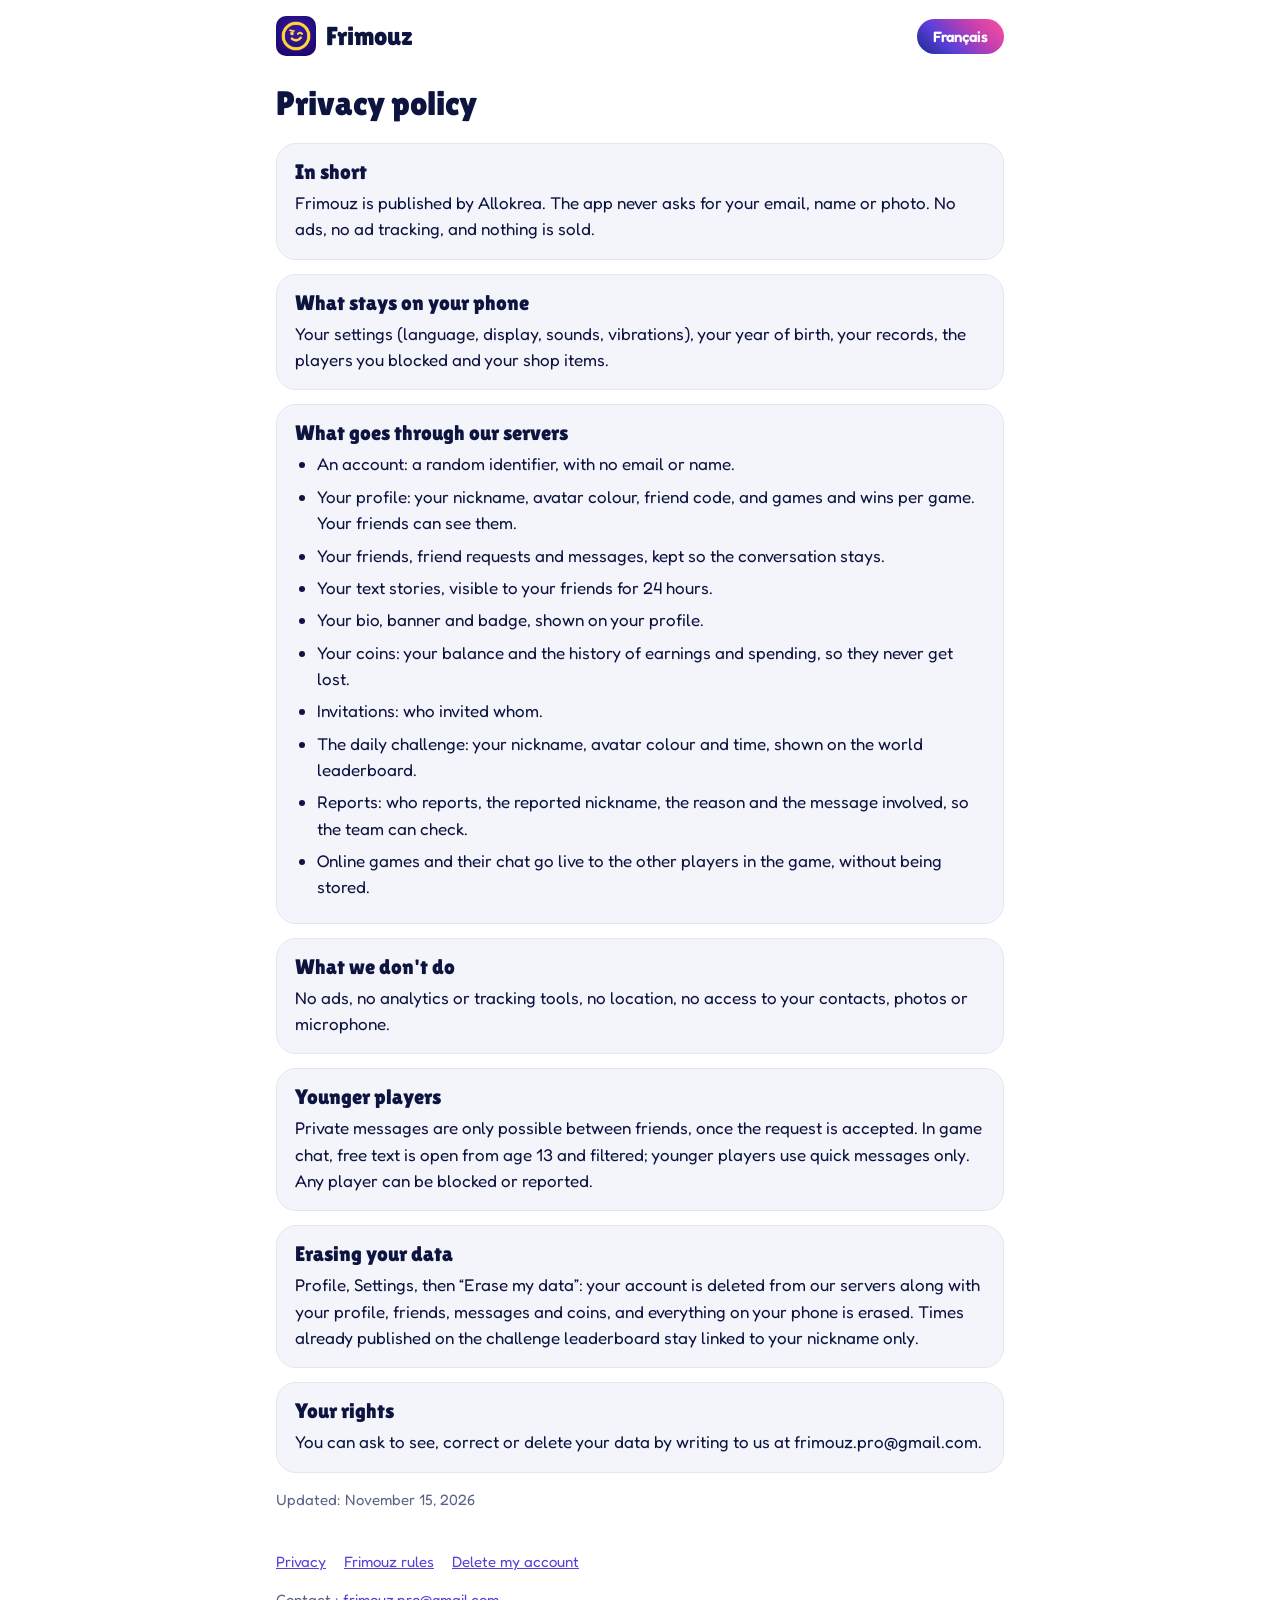
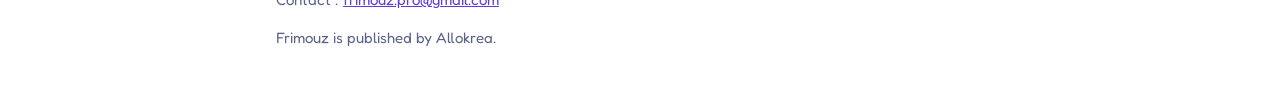
==== confidentialite.html @ f26b1a0b "Site de Frimouz" ====
<!doctype html>
<html lang="fr">
<head>
<meta charset="utf-8">
<meta name="viewport" content="width=device-width, initial-scale=1">
<title>Politique de confidentialité · Frimouz</title>
<meta name="description" content="Politique de confidentialité de Frimouz.">
<link rel="icon" href="icone.png">
<link rel="preconnect" href="https://fonts.googleapis.com">
<link rel="stylesheet" href="https://fonts.googleapis.com/css2?family=Lilita+One&family=Fredoka:wght@400;500;600;700&display=swap">
<link rel="stylesheet" href="style.css">
</head>
<body>
<header class="barre">
  <a class="marque" href="index.html"><img src="icone.png" alt="" width="40" height="40"><span>Frimouz</span></a>
  <button class="langue" type="button" onclick="changerLangue()"><span lang="fr">English</span><span lang="en">Français</span></button>
</header>
<main>
<h1><span lang="fr">Politique de confidentialité</span><span lang="en">Privacy policy</span></h1>
<section><h2><span lang="fr">En bref</span><span lang="en">In short</span></h2><div lang="fr"><p>Frimouz est édité par Allokrea. L&#x27;app ne demande ni e-mail, ni nom, ni photo. Pas de publicité, pas de suivi publicitaire, et rien n&#x27;est revendu.</p></div><div lang="en"><p>Frimouz is published by Allokrea. The app never asks for your email, name or photo. No ads, no ad tracking, and nothing is sold.</p></div></section><section><h2><span lang="fr">Ce qui reste sur ton téléphone</span><span lang="en">What stays on your phone</span></h2><div lang="fr"><p>Tes réglages (langue, affichage, sons, vibrations), ton année de naissance, tes records, la liste des joueurs que tu as bloqués et tes objets de la boutique.</p></div><div lang="en"><p>Your settings (language, display, sounds, vibrations), your year of birth, your records, the players you blocked and your shop items.</p></div></section><section><h2><span lang="fr">Ce qui passe par nos serveurs</span><span lang="en">What goes through our servers</span></h2><div lang="fr"><ul><li>Un compte : un identifiant tiré au hasard, sans e-mail ni nom.</li><li>Ton profil : ton pseudo, la couleur de ton avatar, ton code ami, tes parties et tes victoires par jeu. Tes amis peuvent les voir.</li><li>Tes amis, tes demandes d&#x27;ami et vos messages, gardés pour que la conversation reste.</li><li>Tes stories en texte, visibles par tes amis pendant 24 heures.</li><li>Ta bio, ta bannière et ton emblème, visibles sur ton profil.</li><li>Tes pièces : ton solde et l&#x27;historique des gains et dépenses, pour qu&#x27;elles ne se perdent pas.</li><li>Les invitations : qui a invité qui.</li><li>Le défi du jour : ton pseudo, la couleur de ton avatar et ton temps, affichés dans le classement mondial.</li><li>Les signalements : qui signale, le pseudo signalé, la raison et le message en cause, pour que l&#x27;équipe vérifie.</li><li>Les parties en ligne et leur chat passent en direct vers les autres joueurs de la partie, sans être enregistrés.</li></ul></div><div lang="en"><ul><li>An account: a random identifier, with no email or name.</li><li>Your profile: your nickname, avatar colour, friend code, and games and wins per game. Your friends can see them.</li><li>Your friends, friend requests and messages, kept so the conversation stays.</li><li>Your text stories, visible to your friends for 24 hours.</li><li>Your bio, banner and badge, shown on your profile.</li><li>Your coins: your balance and the history of earnings and spending, so they never get lost.</li><li>Invitations: who invited whom.</li><li>The daily challenge: your nickname, avatar colour and time, shown on the world leaderboard.</li><li>Reports: who reports, the reported nickname, the reason and the message involved, so the team can check.</li><li>Online games and their chat go live to the other players in the game, without being stored.</li></ul></div></section><section><h2><span lang="fr">Ce que nous ne faisons pas</span><span lang="en">What we don&#x27;t do</span></h2><div lang="fr"><p>Pas de publicité, pas d&#x27;outil d&#x27;analyse ou de pistage, pas de localisation, pas d&#x27;accès à tes contacts, à tes photos ou à ton micro.</p></div><div lang="en"><p>No ads, no analytics or tracking tools, no location, no access to your contacts, photos or microphone.</p></div></section><section><h2><span lang="fr">Les plus jeunes</span><span lang="en">Younger players</span></h2><div lang="fr"><p>Les messages privés ne sont possibles qu&#x27;entre amis, une fois la demande acceptée. Dans le chat des parties, le texte libre est ouvert à partir de 13 ans, et filtré ; avant, messages rapides seulement. Tout joueur peut être bloqué ou signalé.</p></div><div lang="en"><p>Private messages are only possible between friends, once the request is accepted. In game chat, free text is open from age 13 and filtered; younger players use quick messages only. Any player can be blocked or reported.</p></div></section><section><h2><span lang="fr">Effacer tes données</span><span lang="en">Erasing your data</span></h2><div lang="fr"><p>Profil, Paramètres, puis « Effacer mes données » : ton compte est supprimé de nos serveurs avec ton profil, tes amis, tes messages et tes pièces, et tout ce qui est sur ton téléphone est effacé. Les temps déjà publiés au classement du défi restent liés à ton seul pseudo.</p></div><div lang="en"><p>Profile, Settings, then “Erase my data”: your account is deleted from our servers along with your profile, friends, messages and coins, and everything on your phone is erased. Times already published on the challenge leaderboard stay linked to your nickname only.</p></div></section><section><h2><span lang="fr">Tes droits</span><span lang="en">Your rights</span></h2><div lang="fr"><p>Tu peux demander à consulter, corriger ou supprimer tes données en nous écrivant à frimouz.pro@gmail.com.</p></div><div lang="en"><p>You can ask to see, correct or delete your data by writing to us at frimouz.pro@gmail.com.</p></div></section><p class="maj"><span lang="fr">Mise à jour : 15 novembre 2026</span><span lang="en">Updated: November 15, 2026</span></p>
</main>
<footer>
  <nav><a href="confidentialite.html"><span lang="fr">Confidentialité</span><span lang="en">Privacy</span></a><a href="regles.html"><span lang="fr">Règles de Frimouz</span><span lang="en">Frimouz rules</span></a><a href="suppression-compte.html"><span lang="fr">Supprimer mon compte</span><span lang="en">Delete my account</span></a></nav>
  <p><span lang="fr">Contact</span><span lang="en">Contact</span> : <a href="mailto:frimouz.pro@gmail.com">frimouz.pro@gmail.com</a></p>
  <p><span lang="fr">Frimouz est édité par Allokrea.</span><span lang="en">Frimouz is published by Allokrea.</span></p>
</footer>
<script>
function appliquer(l){document.documentElement.lang=l;try{localStorage.setItem('langue',l)}catch(e){}}
function changerLangue(){appliquer(document.documentElement.lang==='fr'?'en':'fr')}
(function(){var l=null;try{l=localStorage.getItem('langue')}catch(e){}
var q=new URLSearchParams(location.search).get('lang');l=q||l||((navigator.language||'fr').slice(0,2)==='fr'?'fr':'en');appliquer(l)})();
</script>
</body>
</html>
---- style.css ----
/* Site de Frimouz : mêmes couleurs que l'app (blanc en clair, bleu nuit en sombre). */
:root {
  --fond: #FFFFFF;
  --carte: #F3F5FB;
  --texte: #0E1440;
  --doux: #5B6488;
  --trait: #E2E6F2;
  --lien: #5B3FD9;
  --degrade: linear-gradient(45deg, #1B2A8F, #5B3FD9, #C23FB0, #FF4F9A);
  color-scheme: light;
}
@media (prefers-color-scheme: dark) {
  :root {
    --fond: #0A0E29;
    --carte: #151B45;
    --texte: #FFFFFF;
    --doux: #AEB6D9;
    --trait: #26306A;
    --lien: #FF7AB6;
    color-scheme: dark;
  }
}
* { box-sizing: border-box; }
html[lang="fr"] [lang="en"], html[lang="en"] [lang="fr"] { display: none; }
body {
  margin: 0;
  background: var(--fond);
  color: var(--texte);
  font: 17px/1.55 "Fredoka", system-ui, sans-serif;
}
.barre, main, footer { max-width: 760px; margin: 0 auto; padding-inline: 16px; }
.barre { display: flex; align-items: center; justify-content: space-between; padding-block: 16px; }
.marque { display: flex; align-items: center; gap: 10px; text-decoration: none; color: var(--texte); font: 26px "Lilita One", sans-serif; }
.marque img { border-radius: 10px; }
.langue {
  font: 600 15px "Fredoka", sans-serif; color: #fff; background: var(--degrade);
  border: 0; border-radius: 99px; padding: 8px 16px; cursor: pointer;
}
h1 { font: 34px/1.15 "Lilita One", sans-serif; margin: 12px 0 20px; text-wrap: balance; }
h2 { font: 21px "Lilita One", sans-serif; margin: 0 0 6px; }
section { background: var(--carte); border: 1px solid var(--trait); border-radius: 20px; padding: 16px 18px; margin-bottom: 14px; }
section p { margin: 0 0 8px; }
section p:last-child { margin-bottom: 0; }
ul, ol { margin: 0; padding-left: 1.3em; }
li { margin-bottom: 6px; }
a { color: var(--lien); }
.maj { color: var(--doux); font-size: 15px; }
.hero { text-align: center; padding: 28px 18px; }
.hero img { border-radius: 28px; }
.slogan { font: 26px "Lilita One", sans-serif; background: var(--degrade); -webkit-background-clip: text; background-clip: text; color: transparent; margin: 12px 0; }
footer { padding-block: 24px 40px; color: var(--doux); font-size: 15px; }
footer nav { display: flex; flex-wrap: wrap; gap: 8px 18px; margin-bottom: 8px; }
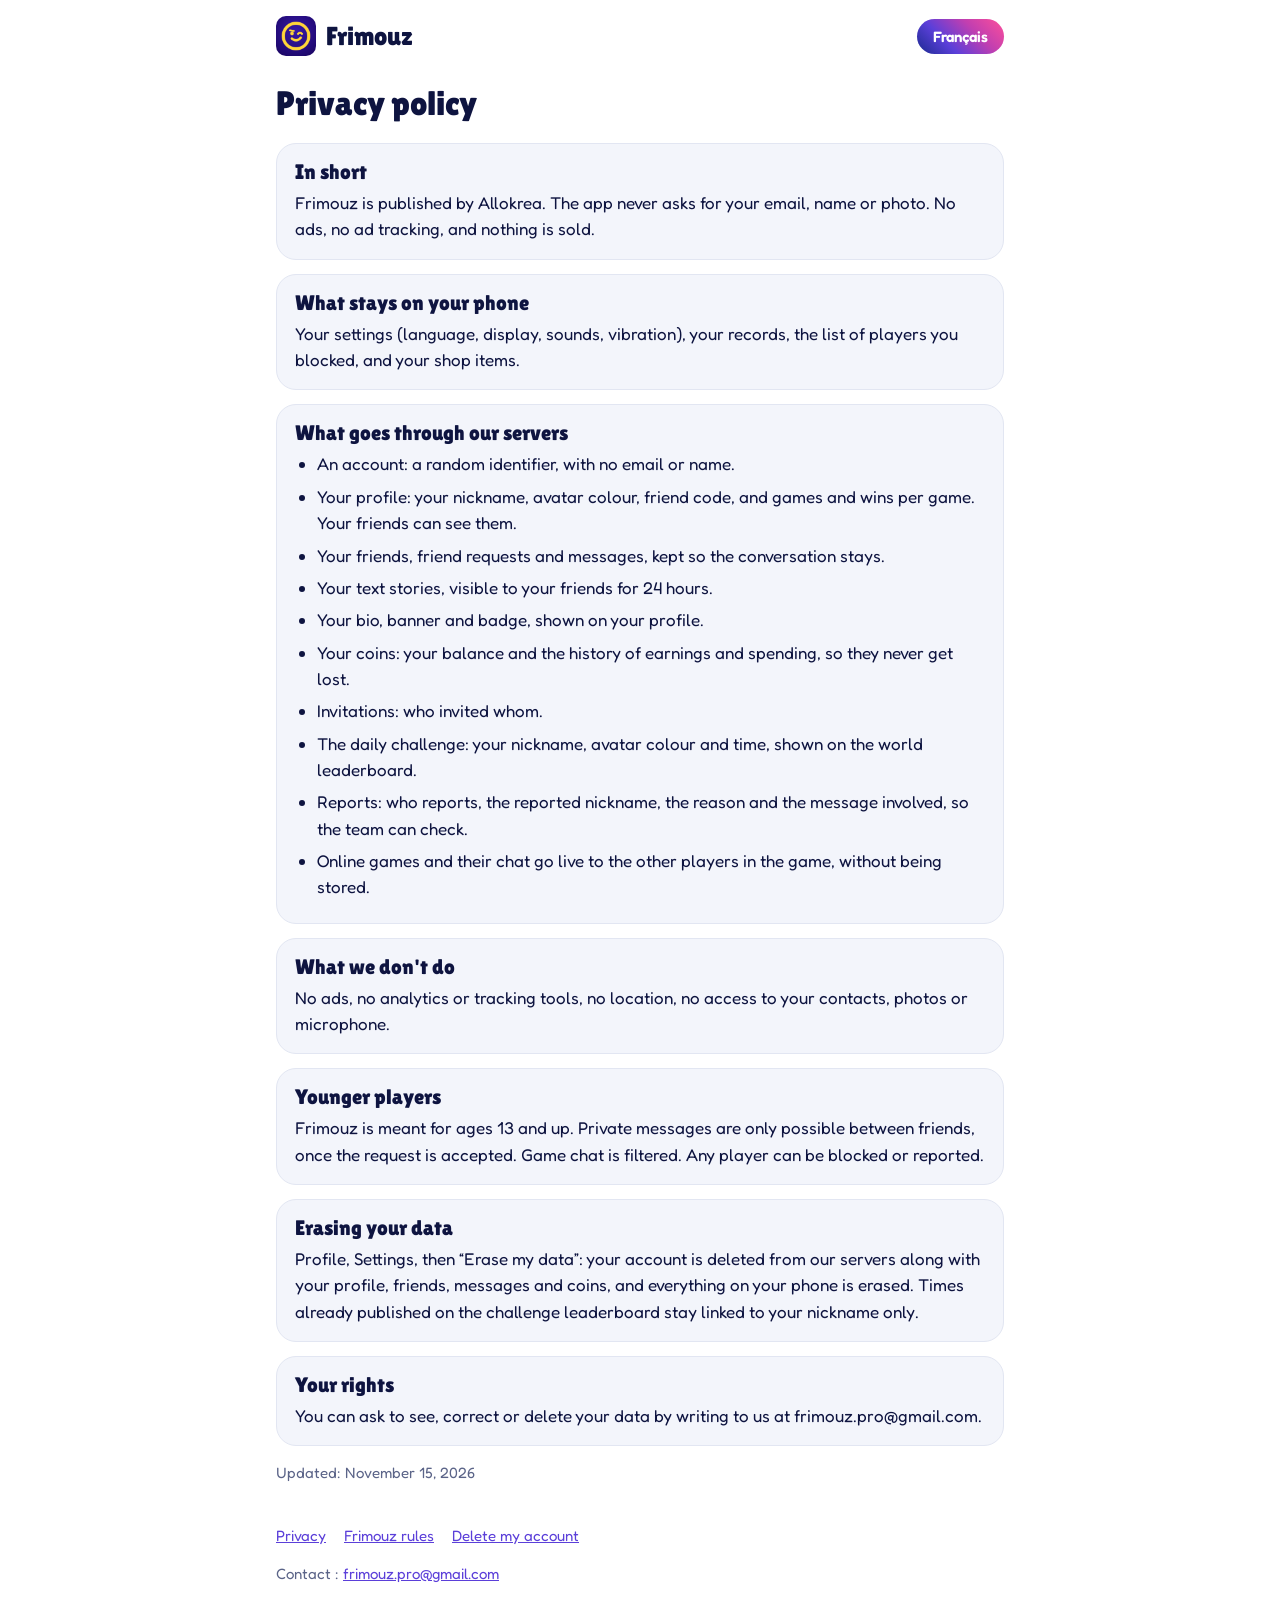
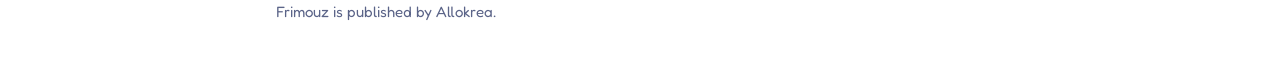
==== commit f22428e5: "Confidentialité : 13 ans et plus, sans question d'âge" ====
--- a/confidentialite.html
+++ b/confidentialite.html
@@ -17,7 +17,7 @@
 </header>
 <main>
 <h1><span lang="fr">Politique de confidentialité</span><span lang="en">Privacy policy</span></h1>
-<section><h2><span lang="fr">En bref</span><span lang="en">In short</span></h2><div lang="fr"><p>Frimouz est édité par Allokrea. L&#x27;app ne demande ni e-mail, ni nom, ni photo. Pas de publicité, pas de suivi publicitaire, et rien n&#x27;est revendu.</p></div><div lang="en"><p>Frimouz is published by Allokrea. The app never asks for your email, name or photo. No ads, no ad tracking, and nothing is sold.</p></div></section><section><h2><span lang="fr">Ce qui reste sur ton téléphone</span><span lang="en">What stays on your phone</span></h2><div lang="fr"><p>Tes réglages (langue, affichage, sons, vibrations), ton année de naissance, tes records, la liste des joueurs que tu as bloqués et tes objets de la boutique.</p></div><div lang="en"><p>Your settings (language, display, sounds, vibrations), your year of birth, your records, the players you blocked and your shop items.</p></div></section><section><h2><span lang="fr">Ce qui passe par nos serveurs</span><span lang="en">What goes through our servers</span></h2><div lang="fr"><ul><li>Un compte : un identifiant tiré au hasard, sans e-mail ni nom.</li><li>Ton profil : ton pseudo, la couleur de ton avatar, ton code ami, tes parties et tes victoires par jeu. Tes amis peuvent les voir.</li><li>Tes amis, tes demandes d&#x27;ami et vos messages, gardés pour que la conversation reste.</li><li>Tes stories en texte, visibles par tes amis pendant 24 heures.</li><li>Ta bio, ta bannière et ton emblème, visibles sur ton profil.</li><li>Tes pièces : ton solde et l&#x27;historique des gains et dépenses, pour qu&#x27;elles ne se perdent pas.</li><li>Les invitations : qui a invité qui.</li><li>Le défi du jour : ton pseudo, la couleur de ton avatar et ton temps, affichés dans le classement mondial.</li><li>Les signalements : qui signale, le pseudo signalé, la raison et le message en cause, pour que l&#x27;équipe vérifie.</li><li>Les parties en ligne et leur chat passent en direct vers les autres joueurs de la partie, sans être enregistrés.</li></ul></div><div lang="en"><ul><li>An account: a random identifier, with no email or name.</li><li>Your profile: your nickname, avatar colour, friend code, and games and wins per game. Your friends can see them.</li><li>Your friends, friend requests and messages, kept so the conversation stays.</li><li>Your text stories, visible to your friends for 24 hours.</li><li>Your bio, banner and badge, shown on your profile.</li><li>Your coins: your balance and the history of earnings and spending, so they never get lost.</li><li>Invitations: who invited whom.</li><li>The daily challenge: your nickname, avatar colour and time, shown on the world leaderboard.</li><li>Reports: who reports, the reported nickname, the reason and the message involved, so the team can check.</li><li>Online games and their chat go live to the other players in the game, without being stored.</li></ul></div></section><section><h2><span lang="fr">Ce que nous ne faisons pas</span><span lang="en">What we don&#x27;t do</span></h2><div lang="fr"><p>Pas de publicité, pas d&#x27;outil d&#x27;analyse ou de pistage, pas de localisation, pas d&#x27;accès à tes contacts, à tes photos ou à ton micro.</p></div><div lang="en"><p>No ads, no analytics or tracking tools, no location, no access to your contacts, photos or microphone.</p></div></section><section><h2><span lang="fr">Les plus jeunes</span><span lang="en">Younger players</span></h2><div lang="fr"><p>Les messages privés ne sont possibles qu&#x27;entre amis, une fois la demande acceptée. Dans le chat des parties, le texte libre est ouvert à partir de 13 ans, et filtré ; avant, messages rapides seulement. Tout joueur peut être bloqué ou signalé.</p></div><div lang="en"><p>Private messages are only possible between friends, once the request is accepted. In game chat, free text is open from age 13 and filtered; younger players use quick messages only. Any player can be blocked or reported.</p></div></section><section><h2><span lang="fr">Effacer tes données</span><span lang="en">Erasing your data</span></h2><div lang="fr"><p>Profil, Paramètres, puis « Effacer mes données » : ton compte est supprimé de nos serveurs avec ton profil, tes amis, tes messages et tes pièces, et tout ce qui est sur ton téléphone est effacé. Les temps déjà publiés au classement du défi restent liés à ton seul pseudo.</p></div><div lang="en"><p>Profile, Settings, then “Erase my data”: your account is deleted from our servers along with your profile, friends, messages and coins, and everything on your phone is erased. Times already published on the challenge leaderboard stay linked to your nickname only.</p></div></section><section><h2><span lang="fr">Tes droits</span><span lang="en">Your rights</span></h2><div lang="fr"><p>Tu peux demander à consulter, corriger ou supprimer tes données en nous écrivant à frimouz.pro@gmail.com.</p></div><div lang="en"><p>You can ask to see, correct or delete your data by writing to us at frimouz.pro@gmail.com.</p></div></section><p class="maj"><span lang="fr">Mise à jour : 15 novembre 2026</span><span lang="en">Updated: November 15, 2026</span></p>
+<section><h2><span lang="fr">En bref</span><span lang="en">In short</span></h2><div lang="fr"><p>Frimouz est édité par Allokrea. L&#x27;app ne demande ni e-mail, ni nom, ni photo. Pas de publicité, pas de suivi publicitaire, et rien n&#x27;est revendu.</p></div><div lang="en"><p>Frimouz is published by Allokrea. The app never asks for your email, name or photo. No ads, no ad tracking, and nothing is sold.</p></div></section><section><h2><span lang="fr">Ce qui reste sur ton téléphone</span><span lang="en">What stays on your phone</span></h2><div lang="fr"><p>Tes réglages (langue, affichage, sons, vibrations), tes records, la liste des joueurs que tu as bloqués et tes objets de la boutique.</p></div><div lang="en"><p>Your settings (language, display, sounds, vibration), your records, the list of players you blocked, and your shop items.</p></div></section><section><h2><span lang="fr">Ce qui passe par nos serveurs</span><span lang="en">What goes through our servers</span></h2><div lang="fr"><ul><li>Un compte : un identifiant tiré au hasard, sans e-mail ni nom.</li><li>Ton profil : ton pseudo, la couleur de ton avatar, ton code ami, tes parties et tes victoires par jeu. Tes amis peuvent les voir.</li><li>Tes amis, tes demandes d&#x27;ami et vos messages, gardés pour que la conversation reste.</li><li>Tes stories en texte, visibles par tes amis pendant 24 heures.</li><li>Ta bio, ta bannière et ton emblème, visibles sur ton profil.</li><li>Tes pièces : ton solde et l&#x27;historique des gains et dépenses, pour qu&#x27;elles ne se perdent pas.</li><li>Les invitations : qui a invité qui.</li><li>Le défi du jour : ton pseudo, la couleur de ton avatar et ton temps, affichés dans le classement mondial.</li><li>Les signalements : qui signale, le pseudo signalé, la raison et le message en cause, pour que l&#x27;équipe vérifie.</li><li>Les parties en ligne et leur chat passent en direct vers les autres joueurs de la partie, sans être enregistrés.</li></ul></div><div lang="en"><ul><li>An account: a random identifier, with no email or name.</li><li>Your profile: your nickname, avatar colour, friend code, and games and wins per game. Your friends can see them.</li><li>Your friends, friend requests and messages, kept so the conversation stays.</li><li>Your text stories, visible to your friends for 24 hours.</li><li>Your bio, banner and badge, shown on your profile.</li><li>Your coins: your balance and the history of earnings and spending, so they never get lost.</li><li>Invitations: who invited whom.</li><li>The daily challenge: your nickname, avatar colour and time, shown on the world leaderboard.</li><li>Reports: who reports, the reported nickname, the reason and the message involved, so the team can check.</li><li>Online games and their chat go live to the other players in the game, without being stored.</li></ul></div></section><section><h2><span lang="fr">Ce que nous ne faisons pas</span><span lang="en">What we don&#x27;t do</span></h2><div lang="fr"><p>Pas de publicité, pas d&#x27;outil d&#x27;analyse ou de pistage, pas de localisation, pas d&#x27;accès à tes contacts, à tes photos ou à ton micro.</p></div><div lang="en"><p>No ads, no analytics or tracking tools, no location, no access to your contacts, photos or microphone.</p></div></section><section><h2><span lang="fr">Les plus jeunes</span><span lang="en">Younger players</span></h2><div lang="fr"><p>Frimouz est destiné aux 13 ans et plus. Les messages privés ne sont possibles qu&#x27;entre amis, une fois la demande acceptée. Le chat des parties est filtré. Tout joueur peut être bloqué ou signalé.</p></div><div lang="en"><p>Frimouz is meant for ages 13 and up. Private messages are only possible between friends, once the request is accepted. Game chat is filtered. Any player can be blocked or reported.</p></div></section><section><h2><span lang="fr">Effacer tes données</span><span lang="en">Erasing your data</span></h2><div lang="fr"><p>Profil, Paramètres, puis « Effacer mes données » : ton compte est supprimé de nos serveurs avec ton profil, tes amis, tes messages et tes pièces, et tout ce qui est sur ton téléphone est effacé. Les temps déjà publiés au classement du défi restent liés à ton seul pseudo.</p></div><div lang="en"><p>Profile, Settings, then “Erase my data”: your account is deleted from our servers along with your profile, friends, messages and coins, and everything on your phone is erased. Times already published on the challenge leaderboard stay linked to your nickname only.</p></div></section><section><h2><span lang="fr">Tes droits</span><span lang="en">Your rights</span></h2><div lang="fr"><p>Tu peux demander à consulter, corriger ou supprimer tes données en nous écrivant à frimouz.pro@gmail.com.</p></div><div lang="en"><p>You can ask to see, correct or delete your data by writing to us at frimouz.pro@gmail.com.</p></div></section><p class="maj"><span lang="fr">Mise à jour : 15 novembre 2026</span><span lang="en">Updated: November 15, 2026</span></p>
 </main>
 <footer>
   <nav><a href="confidentialite.html"><span lang="fr">Confidentialité</span><span lang="en">Privacy</span></a><a href="regles.html"><span lang="fr">Règles de Frimouz</span><span lang="en">Frimouz rules</span></a><a href="suppression-compte.html"><span lang="fr">Supprimer mon compte</span><span lang="en">Delete my account</span></a></nav>
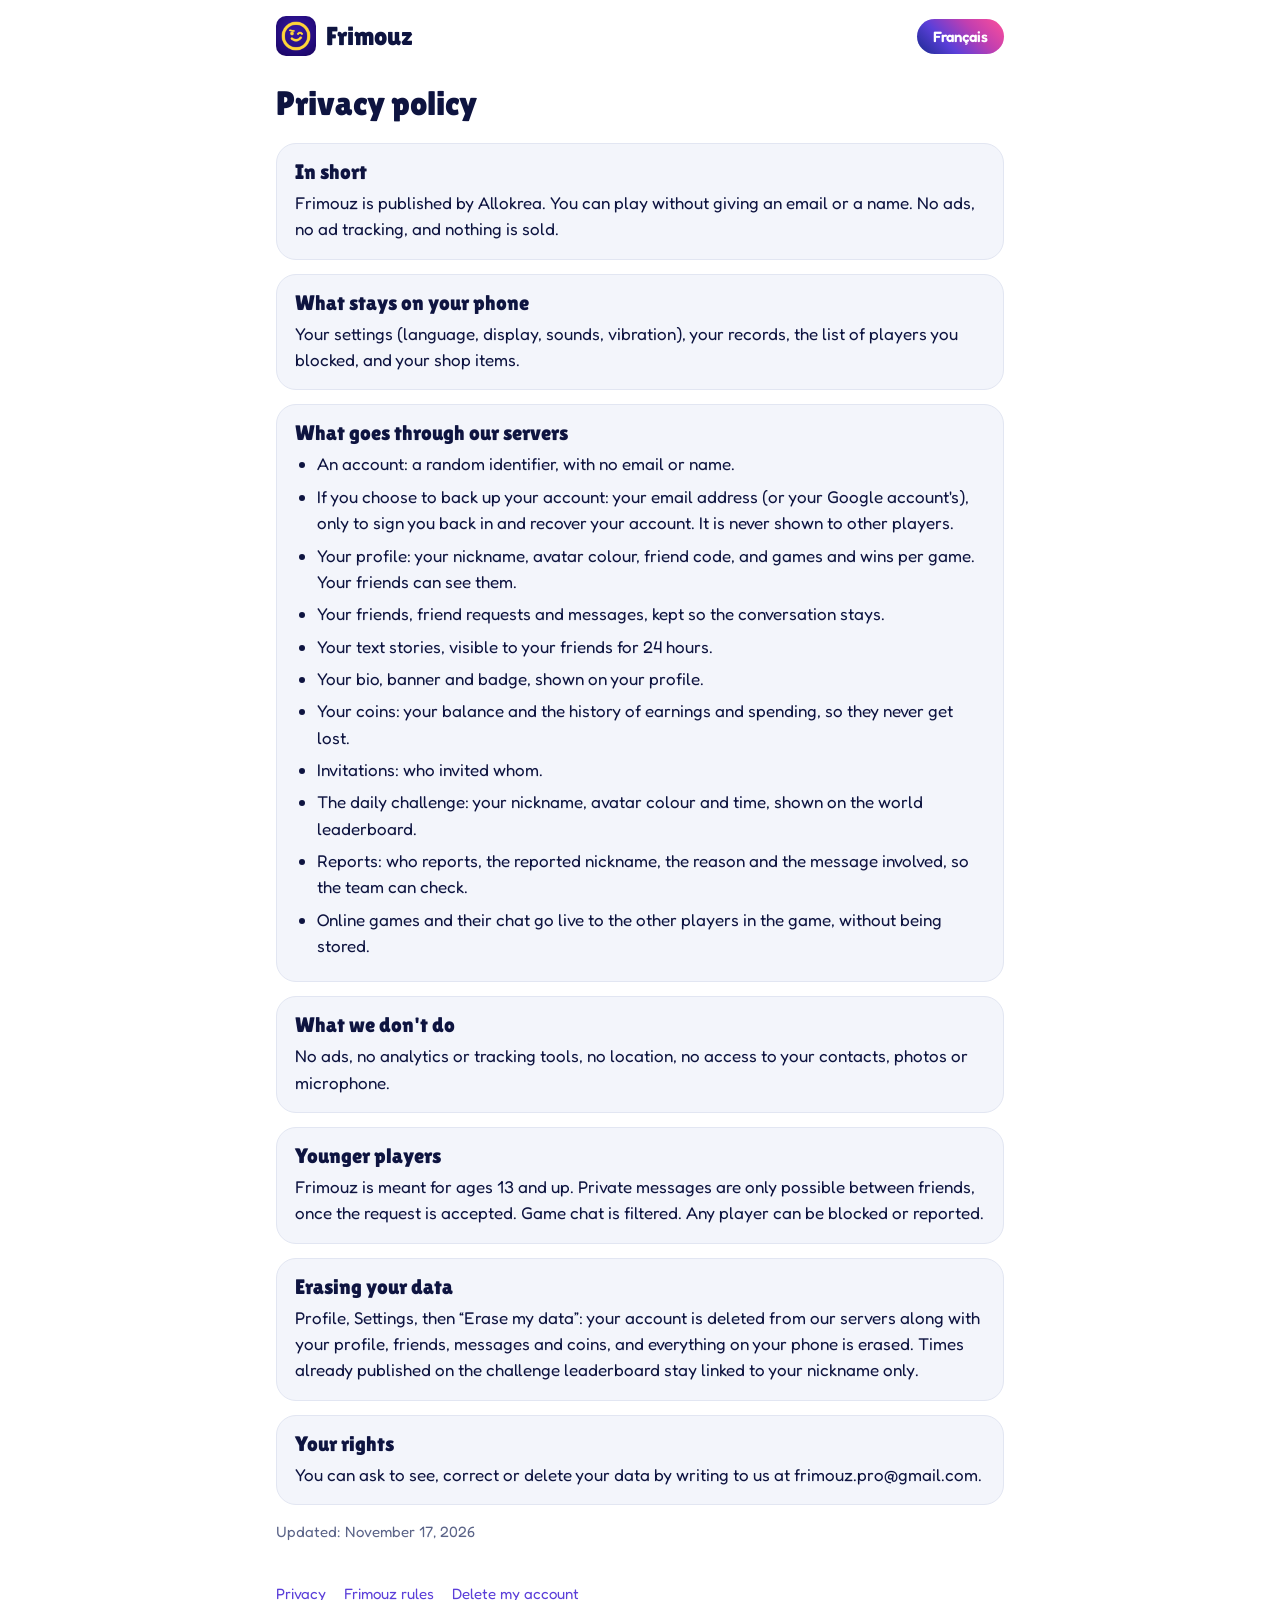
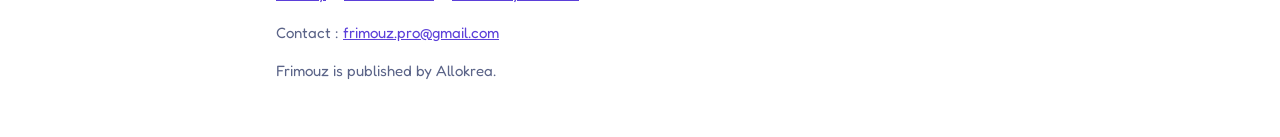
==== commit 99b35d7d: "Confidentialité : e-mail facultatif pour sauvegarder le compte" ====
--- a/confidentialite.html
+++ b/confidentialite.html
@@ -17,7 +17,7 @@
 </header>
 <main>
 <h1><span lang="fr">Politique de confidentialité</span><span lang="en">Privacy policy</span></h1>
-<section><h2><span lang="fr">En bref</span><span lang="en">In short</span></h2><div lang="fr"><p>Frimouz est édité par Allokrea. L&#x27;app ne demande ni e-mail, ni nom, ni photo. Pas de publicité, pas de suivi publicitaire, et rien n&#x27;est revendu.</p></div><div lang="en"><p>Frimouz is published by Allokrea. The app never asks for your email, name or photo. No ads, no ad tracking, and nothing is sold.</p></div></section><section><h2><span lang="fr">Ce qui reste sur ton téléphone</span><span lang="en">What stays on your phone</span></h2><div lang="fr"><p>Tes réglages (langue, affichage, sons, vibrations), tes records, la liste des joueurs que tu as bloqués et tes objets de la boutique.</p></div><div lang="en"><p>Your settings (language, display, sounds, vibration), your records, the list of players you blocked, and your shop items.</p></div></section><section><h2><span lang="fr">Ce qui passe par nos serveurs</span><span lang="en">What goes through our servers</span></h2><div lang="fr"><ul><li>Un compte : un identifiant tiré au hasard, sans e-mail ni nom.</li><li>Ton profil : ton pseudo, la couleur de ton avatar, ton code ami, tes parties et tes victoires par jeu. Tes amis peuvent les voir.</li><li>Tes amis, tes demandes d&#x27;ami et vos messages, gardés pour que la conversation reste.</li><li>Tes stories en texte, visibles par tes amis pendant 24 heures.</li><li>Ta bio, ta bannière et ton emblème, visibles sur ton profil.</li><li>Tes pièces : ton solde et l&#x27;historique des gains et dépenses, pour qu&#x27;elles ne se perdent pas.</li><li>Les invitations : qui a invité qui.</li><li>Le défi du jour : ton pseudo, la couleur de ton avatar et ton temps, affichés dans le classement mondial.</li><li>Les signalements : qui signale, le pseudo signalé, la raison et le message en cause, pour que l&#x27;équipe vérifie.</li><li>Les parties en ligne et leur chat passent en direct vers les autres joueurs de la partie, sans être enregistrés.</li></ul></div><div lang="en"><ul><li>An account: a random identifier, with no email or name.</li><li>Your profile: your nickname, avatar colour, friend code, and games and wins per game. Your friends can see them.</li><li>Your friends, friend requests and messages, kept so the conversation stays.</li><li>Your text stories, visible to your friends for 24 hours.</li><li>Your bio, banner and badge, shown on your profile.</li><li>Your coins: your balance and the history of earnings and spending, so they never get lost.</li><li>Invitations: who invited whom.</li><li>The daily challenge: your nickname, avatar colour and time, shown on the world leaderboard.</li><li>Reports: who reports, the reported nickname, the reason and the message involved, so the team can check.</li><li>Online games and their chat go live to the other players in the game, without being stored.</li></ul></div></section><section><h2><span lang="fr">Ce que nous ne faisons pas</span><span lang="en">What we don&#x27;t do</span></h2><div lang="fr"><p>Pas de publicité, pas d&#x27;outil d&#x27;analyse ou de pistage, pas de localisation, pas d&#x27;accès à tes contacts, à tes photos ou à ton micro.</p></div><div lang="en"><p>No ads, no analytics or tracking tools, no location, no access to your contacts, photos or microphone.</p></div></section><section><h2><span lang="fr">Les plus jeunes</span><span lang="en">Younger players</span></h2><div lang="fr"><p>Frimouz est destiné aux 13 ans et plus. Les messages privés ne sont possibles qu&#x27;entre amis, une fois la demande acceptée. Le chat des parties est filtré. Tout joueur peut être bloqué ou signalé.</p></div><div lang="en"><p>Frimouz is meant for ages 13 and up. Private messages are only possible between friends, once the request is accepted. Game chat is filtered. Any player can be blocked or reported.</p></div></section><section><h2><span lang="fr">Effacer tes données</span><span lang="en">Erasing your data</span></h2><div lang="fr"><p>Profil, Paramètres, puis « Effacer mes données » : ton compte est supprimé de nos serveurs avec ton profil, tes amis, tes messages et tes pièces, et tout ce qui est sur ton téléphone est effacé. Les temps déjà publiés au classement du défi restent liés à ton seul pseudo.</p></div><div lang="en"><p>Profile, Settings, then “Erase my data”: your account is deleted from our servers along with your profile, friends, messages and coins, and everything on your phone is erased. Times already published on the challenge leaderboard stay linked to your nickname only.</p></div></section><section><h2><span lang="fr">Tes droits</span><span lang="en">Your rights</span></h2><div lang="fr"><p>Tu peux demander à consulter, corriger ou supprimer tes données en nous écrivant à frimouz.pro@gmail.com.</p></div><div lang="en"><p>You can ask to see, correct or delete your data by writing to us at frimouz.pro@gmail.com.</p></div></section><p class="maj"><span lang="fr">Mise à jour : 15 novembre 2026</span><span lang="en">Updated: November 15, 2026</span></p>
+<section><h2><span lang="fr">En bref</span><span lang="en">In short</span></h2><div lang="fr"><p>Frimouz est édité par Allokrea. Tu peux jouer sans donner d&#x27;e-mail ni de nom. Pas de publicité, pas de suivi publicitaire, et rien n&#x27;est revendu.</p></div><div lang="en"><p>Frimouz is published by Allokrea. You can play without giving an email or a name. No ads, no ad tracking, and nothing is sold.</p></div></section><section><h2><span lang="fr">Ce qui reste sur ton téléphone</span><span lang="en">What stays on your phone</span></h2><div lang="fr"><p>Tes réglages (langue, affichage, sons, vibrations), tes records, la liste des joueurs que tu as bloqués et tes objets de la boutique.</p></div><div lang="en"><p>Your settings (language, display, sounds, vibration), your records, the list of players you blocked, and your shop items.</p></div></section><section><h2><span lang="fr">Ce qui passe par nos serveurs</span><span lang="en">What goes through our servers</span></h2><div lang="fr"><ul><li>Un compte : un identifiant tiré au hasard, sans e-mail ni nom.</li><li>Si tu choisis de sauvegarder ton compte : ton adresse e-mail (ou celle de ton compte Google), seulement pour te reconnecter et retrouver ton compte. Elle n&#x27;est jamais montrée aux autres joueurs.</li><li>Ton profil : ton pseudo, la couleur de ton avatar, ton code ami, tes parties et tes victoires par jeu. Tes amis peuvent les voir.</li><li>Tes amis, tes demandes d&#x27;ami et vos messages, gardés pour que la conversation reste.</li><li>Tes stories en texte, visibles par tes amis pendant 24 heures.</li><li>Ta bio, ta bannière et ton emblème, visibles sur ton profil.</li><li>Tes pièces : ton solde et l&#x27;historique des gains et dépenses, pour qu&#x27;elles ne se perdent pas.</li><li>Les invitations : qui a invité qui.</li><li>Le défi du jour : ton pseudo, la couleur de ton avatar et ton temps, affichés dans le classement mondial.</li><li>Les signalements : qui signale, le pseudo signalé, la raison et le message en cause, pour que l&#x27;équipe vérifie.</li><li>Les parties en ligne et leur chat passent en direct vers les autres joueurs de la partie, sans être enregistrés.</li></ul></div><div lang="en"><ul><li>An account: a random identifier, with no email or name.</li><li>If you choose to back up your account: your email address (or your Google account&#x27;s), only to sign you back in and recover your account. It is never shown to other players.</li><li>Your profile: your nickname, avatar colour, friend code, and games and wins per game. Your friends can see them.</li><li>Your friends, friend requests and messages, kept so the conversation stays.</li><li>Your text stories, visible to your friends for 24 hours.</li><li>Your bio, banner and badge, shown on your profile.</li><li>Your coins: your balance and the history of earnings and spending, so they never get lost.</li><li>Invitations: who invited whom.</li><li>The daily challenge: your nickname, avatar colour and time, shown on the world leaderboard.</li><li>Reports: who reports, the reported nickname, the reason and the message involved, so the team can check.</li><li>Online games and their chat go live to the other players in the game, without being stored.</li></ul></div></section><section><h2><span lang="fr">Ce que nous ne faisons pas</span><span lang="en">What we don&#x27;t do</span></h2><div lang="fr"><p>Pas de publicité, pas d&#x27;outil d&#x27;analyse ou de pistage, pas de localisation, pas d&#x27;accès à tes contacts, à tes photos ou à ton micro.</p></div><div lang="en"><p>No ads, no analytics or tracking tools, no location, no access to your contacts, photos or microphone.</p></div></section><section><h2><span lang="fr">Les plus jeunes</span><span lang="en">Younger players</span></h2><div lang="fr"><p>Frimouz est destiné aux 13 ans et plus. Les messages privés ne sont possibles qu&#x27;entre amis, une fois la demande acceptée. Le chat des parties est filtré. Tout joueur peut être bloqué ou signalé.</p></div><div lang="en"><p>Frimouz is meant for ages 13 and up. Private messages are only possible between friends, once the request is accepted. Game chat is filtered. Any player can be blocked or reported.</p></div></section><section><h2><span lang="fr">Effacer tes données</span><span lang="en">Erasing your data</span></h2><div lang="fr"><p>Profil, Paramètres, puis « Effacer mes données » : ton compte est supprimé de nos serveurs avec ton profil, tes amis, tes messages et tes pièces, et tout ce qui est sur ton téléphone est effacé. Les temps déjà publiés au classement du défi restent liés à ton seul pseudo.</p></div><div lang="en"><p>Profile, Settings, then “Erase my data”: your account is deleted from our servers along with your profile, friends, messages and coins, and everything on your phone is erased. Times already published on the challenge leaderboard stay linked to your nickname only.</p></div></section><section><h2><span lang="fr">Tes droits</span><span lang="en">Your rights</span></h2><div lang="fr"><p>Tu peux demander à consulter, corriger ou supprimer tes données en nous écrivant à frimouz.pro@gmail.com.</p></div><div lang="en"><p>You can ask to see, correct or delete your data by writing to us at frimouz.pro@gmail.com.</p></div></section><p class="maj"><span lang="fr">Mise à jour : 17 novembre 2026</span><span lang="en">Updated: November 17, 2026</span></p>
 </main>
 <footer>
   <nav><a href="confidentialite.html"><span lang="fr">Confidentialité</span><span lang="en">Privacy</span></a><a href="regles.html"><span lang="fr">Règles de Frimouz</span><span lang="en">Frimouz rules</span></a><a href="suppression-compte.html"><span lang="fr">Supprimer mon compte</span><span lang="en">Delete my account</span></a></nav>
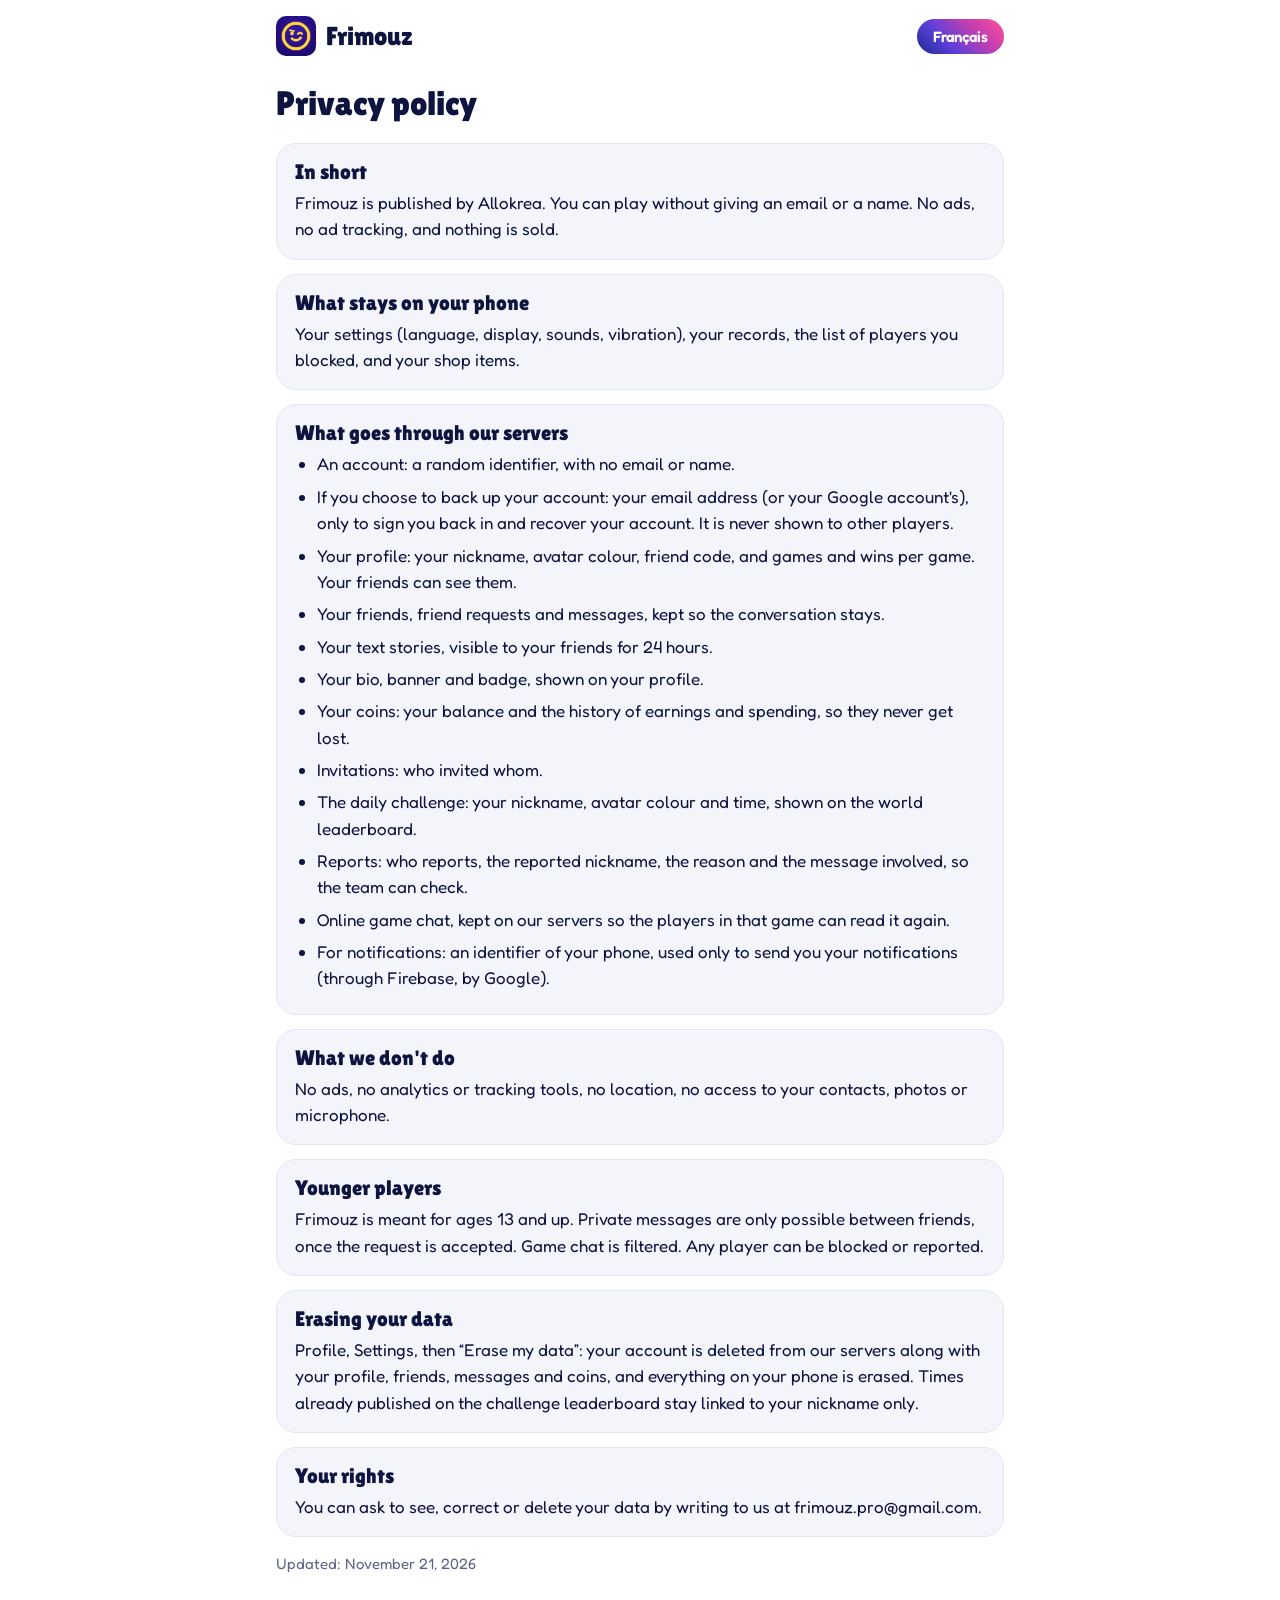
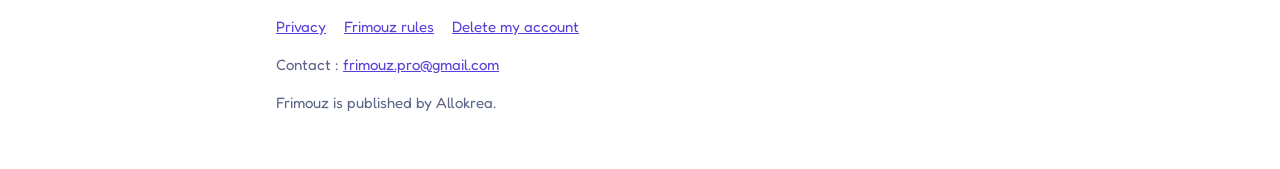
==== commit 3043f2d9: "Confidentialité : chat des parties et notifications" ====
--- a/confidentialite.html
+++ b/confidentialite.html
@@ -17,7 +17,7 @@
 </header>
 <main>
 <h1><span lang="fr">Politique de confidentialité</span><span lang="en">Privacy policy</span></h1>
-<section><h2><span lang="fr">En bref</span><span lang="en">In short</span></h2><div lang="fr"><p>Frimouz est édité par Allokrea. Tu peux jouer sans donner d&#x27;e-mail ni de nom. Pas de publicité, pas de suivi publicitaire, et rien n&#x27;est revendu.</p></div><div lang="en"><p>Frimouz is published by Allokrea. You can play without giving an email or a name. No ads, no ad tracking, and nothing is sold.</p></div></section><section><h2><span lang="fr">Ce qui reste sur ton téléphone</span><span lang="en">What stays on your phone</span></h2><div lang="fr"><p>Tes réglages (langue, affichage, sons, vibrations), tes records, la liste des joueurs que tu as bloqués et tes objets de la boutique.</p></div><div lang="en"><p>Your settings (language, display, sounds, vibration), your records, the list of players you blocked, and your shop items.</p></div></section><section><h2><span lang="fr">Ce qui passe par nos serveurs</span><span lang="en">What goes through our servers</span></h2><div lang="fr"><ul><li>Un compte : un identifiant tiré au hasard, sans e-mail ni nom.</li><li>Si tu choisis de sauvegarder ton compte : ton adresse e-mail (ou celle de ton compte Google), seulement pour te reconnecter et retrouver ton compte. Elle n&#x27;est jamais montrée aux autres joueurs.</li><li>Ton profil : ton pseudo, la couleur de ton avatar, ton code ami, tes parties et tes victoires par jeu. Tes amis peuvent les voir.</li><li>Tes amis, tes demandes d&#x27;ami et vos messages, gardés pour que la conversation reste.</li><li>Tes stories en texte, visibles par tes amis pendant 24 heures.</li><li>Ta bio, ta bannière et ton emblème, visibles sur ton profil.</li><li>Tes pièces : ton solde et l&#x27;historique des gains et dépenses, pour qu&#x27;elles ne se perdent pas.</li><li>Les invitations : qui a invité qui.</li><li>Le défi du jour : ton pseudo, la couleur de ton avatar et ton temps, affichés dans le classement mondial.</li><li>Les signalements : qui signale, le pseudo signalé, la raison et le message en cause, pour que l&#x27;équipe vérifie.</li><li>Les parties en ligne et leur chat passent en direct vers les autres joueurs de la partie, sans être enregistrés.</li></ul></div><div lang="en"><ul><li>An account: a random identifier, with no email or name.</li><li>If you choose to back up your account: your email address (or your Google account&#x27;s), only to sign you back in and recover your account. It is never shown to other players.</li><li>Your profile: your nickname, avatar colour, friend code, and games and wins per game. Your friends can see them.</li><li>Your friends, friend requests and messages, kept so the conversation stays.</li><li>Your text stories, visible to your friends for 24 hours.</li><li>Your bio, banner and badge, shown on your profile.</li><li>Your coins: your balance and the history of earnings and spending, so they never get lost.</li><li>Invitations: who invited whom.</li><li>The daily challenge: your nickname, avatar colour and time, shown on the world leaderboard.</li><li>Reports: who reports, the reported nickname, the reason and the message involved, so the team can check.</li><li>Online games and their chat go live to the other players in the game, without being stored.</li></ul></div></section><section><h2><span lang="fr">Ce que nous ne faisons pas</span><span lang="en">What we don&#x27;t do</span></h2><div lang="fr"><p>Pas de publicité, pas d&#x27;outil d&#x27;analyse ou de pistage, pas de localisation, pas d&#x27;accès à tes contacts, à tes photos ou à ton micro.</p></div><div lang="en"><p>No ads, no analytics or tracking tools, no location, no access to your contacts, photos or microphone.</p></div></section><section><h2><span lang="fr">Les plus jeunes</span><span lang="en">Younger players</span></h2><div lang="fr"><p>Frimouz est destiné aux 13 ans et plus. Les messages privés ne sont possibles qu&#x27;entre amis, une fois la demande acceptée. Le chat des parties est filtré. Tout joueur peut être bloqué ou signalé.</p></div><div lang="en"><p>Frimouz is meant for ages 13 and up. Private messages are only possible between friends, once the request is accepted. Game chat is filtered. Any player can be blocked or reported.</p></div></section><section><h2><span lang="fr">Effacer tes données</span><span lang="en">Erasing your data</span></h2><div lang="fr"><p>Profil, Paramètres, puis « Effacer mes données » : ton compte est supprimé de nos serveurs avec ton profil, tes amis, tes messages et tes pièces, et tout ce qui est sur ton téléphone est effacé. Les temps déjà publiés au classement du défi restent liés à ton seul pseudo.</p></div><div lang="en"><p>Profile, Settings, then “Erase my data”: your account is deleted from our servers along with your profile, friends, messages and coins, and everything on your phone is erased. Times already published on the challenge leaderboard stay linked to your nickname only.</p></div></section><section><h2><span lang="fr">Tes droits</span><span lang="en">Your rights</span></h2><div lang="fr"><p>Tu peux demander à consulter, corriger ou supprimer tes données en nous écrivant à frimouz.pro@gmail.com.</p></div><div lang="en"><p>You can ask to see, correct or delete your data by writing to us at frimouz.pro@gmail.com.</p></div></section><p class="maj"><span lang="fr">Mise à jour : 17 novembre 2026</span><span lang="en">Updated: November 17, 2026</span></p>
+<section><h2><span lang="fr">En bref</span><span lang="en">In short</span></h2><div lang="fr"><p>Frimouz est édité par Allokrea. Tu peux jouer sans donner d&#x27;e-mail ni de nom. Pas de publicité, pas de suivi publicitaire, et rien n&#x27;est revendu.</p></div><div lang="en"><p>Frimouz is published by Allokrea. You can play without giving an email or a name. No ads, no ad tracking, and nothing is sold.</p></div></section><section><h2><span lang="fr">Ce qui reste sur ton téléphone</span><span lang="en">What stays on your phone</span></h2><div lang="fr"><p>Tes réglages (langue, affichage, sons, vibrations), tes records, la liste des joueurs que tu as bloqués et tes objets de la boutique.</p></div><div lang="en"><p>Your settings (language, display, sounds, vibration), your records, the list of players you blocked, and your shop items.</p></div></section><section><h2><span lang="fr">Ce qui passe par nos serveurs</span><span lang="en">What goes through our servers</span></h2><div lang="fr"><ul><li>Un compte : un identifiant tiré au hasard, sans e-mail ni nom.</li><li>Si tu choisis de sauvegarder ton compte : ton adresse e-mail (ou celle de ton compte Google), seulement pour te reconnecter et retrouver ton compte. Elle n&#x27;est jamais montrée aux autres joueurs.</li><li>Ton profil : ton pseudo, la couleur de ton avatar, ton code ami, tes parties et tes victoires par jeu. Tes amis peuvent les voir.</li><li>Tes amis, tes demandes d&#x27;ami et vos messages, gardés pour que la conversation reste.</li><li>Tes stories en texte, visibles par tes amis pendant 24 heures.</li><li>Ta bio, ta bannière et ton emblème, visibles sur ton profil.</li><li>Tes pièces : ton solde et l&#x27;historique des gains et dépenses, pour qu&#x27;elles ne se perdent pas.</li><li>Les invitations : qui a invité qui.</li><li>Le défi du jour : ton pseudo, la couleur de ton avatar et ton temps, affichés dans le classement mondial.</li><li>Les signalements : qui signale, le pseudo signalé, la raison et le message en cause, pour que l&#x27;équipe vérifie.</li><li>Le chat des parties en ligne, gardé sur nos serveurs pour que les joueurs de la partie puissent le relire.</li><li>Pour les notifications : un identifiant de ton téléphone, utilisé seulement pour t&#x27;envoyer tes notifications (par Firebase, de Google).</li></ul></div><div lang="en"><ul><li>An account: a random identifier, with no email or name.</li><li>If you choose to back up your account: your email address (or your Google account&#x27;s), only to sign you back in and recover your account. It is never shown to other players.</li><li>Your profile: your nickname, avatar colour, friend code, and games and wins per game. Your friends can see them.</li><li>Your friends, friend requests and messages, kept so the conversation stays.</li><li>Your text stories, visible to your friends for 24 hours.</li><li>Your bio, banner and badge, shown on your profile.</li><li>Your coins: your balance and the history of earnings and spending, so they never get lost.</li><li>Invitations: who invited whom.</li><li>The daily challenge: your nickname, avatar colour and time, shown on the world leaderboard.</li><li>Reports: who reports, the reported nickname, the reason and the message involved, so the team can check.</li><li>Online game chat, kept on our servers so the players in that game can read it again.</li><li>For notifications: an identifier of your phone, used only to send you your notifications (through Firebase, by Google).</li></ul></div></section><section><h2><span lang="fr">Ce que nous ne faisons pas</span><span lang="en">What we don&#x27;t do</span></h2><div lang="fr"><p>Pas de publicité, pas d&#x27;outil d&#x27;analyse ou de pistage, pas de localisation, pas d&#x27;accès à tes contacts, à tes photos ou à ton micro.</p></div><div lang="en"><p>No ads, no analytics or tracking tools, no location, no access to your contacts, photos or microphone.</p></div></section><section><h2><span lang="fr">Les plus jeunes</span><span lang="en">Younger players</span></h2><div lang="fr"><p>Frimouz est destiné aux 13 ans et plus. Les messages privés ne sont possibles qu&#x27;entre amis, une fois la demande acceptée. Le chat des parties est filtré. Tout joueur peut être bloqué ou signalé.</p></div><div lang="en"><p>Frimouz is meant for ages 13 and up. Private messages are only possible between friends, once the request is accepted. Game chat is filtered. Any player can be blocked or reported.</p></div></section><section><h2><span lang="fr">Effacer tes données</span><span lang="en">Erasing your data</span></h2><div lang="fr"><p>Profil, Paramètres, puis « Effacer mes données » : ton compte est supprimé de nos serveurs avec ton profil, tes amis, tes messages et tes pièces, et tout ce qui est sur ton téléphone est effacé. Les temps déjà publiés au classement du défi restent liés à ton seul pseudo.</p></div><div lang="en"><p>Profile, Settings, then “Erase my data”: your account is deleted from our servers along with your profile, friends, messages and coins, and everything on your phone is erased. Times already published on the challenge leaderboard stay linked to your nickname only.</p></div></section><section><h2><span lang="fr">Tes droits</span><span lang="en">Your rights</span></h2><div lang="fr"><p>Tu peux demander à consulter, corriger ou supprimer tes données en nous écrivant à frimouz.pro@gmail.com.</p></div><div lang="en"><p>You can ask to see, correct or delete your data by writing to us at frimouz.pro@gmail.com.</p></div></section><p class="maj"><span lang="fr">Mise à jour : 21 novembre 2026</span><span lang="en">Updated: November 21, 2026</span></p>
 </main>
 <footer>
   <nav><a href="confidentialite.html"><span lang="fr">Confidentialité</span><span lang="en">Privacy</span></a><a href="regles.html"><span lang="fr">Règles de Frimouz</span><span lang="en">Frimouz rules</span></a><a href="suppression-compte.html"><span lang="fr">Supprimer mon compte</span><span lang="en">Delete my account</span></a></nav>
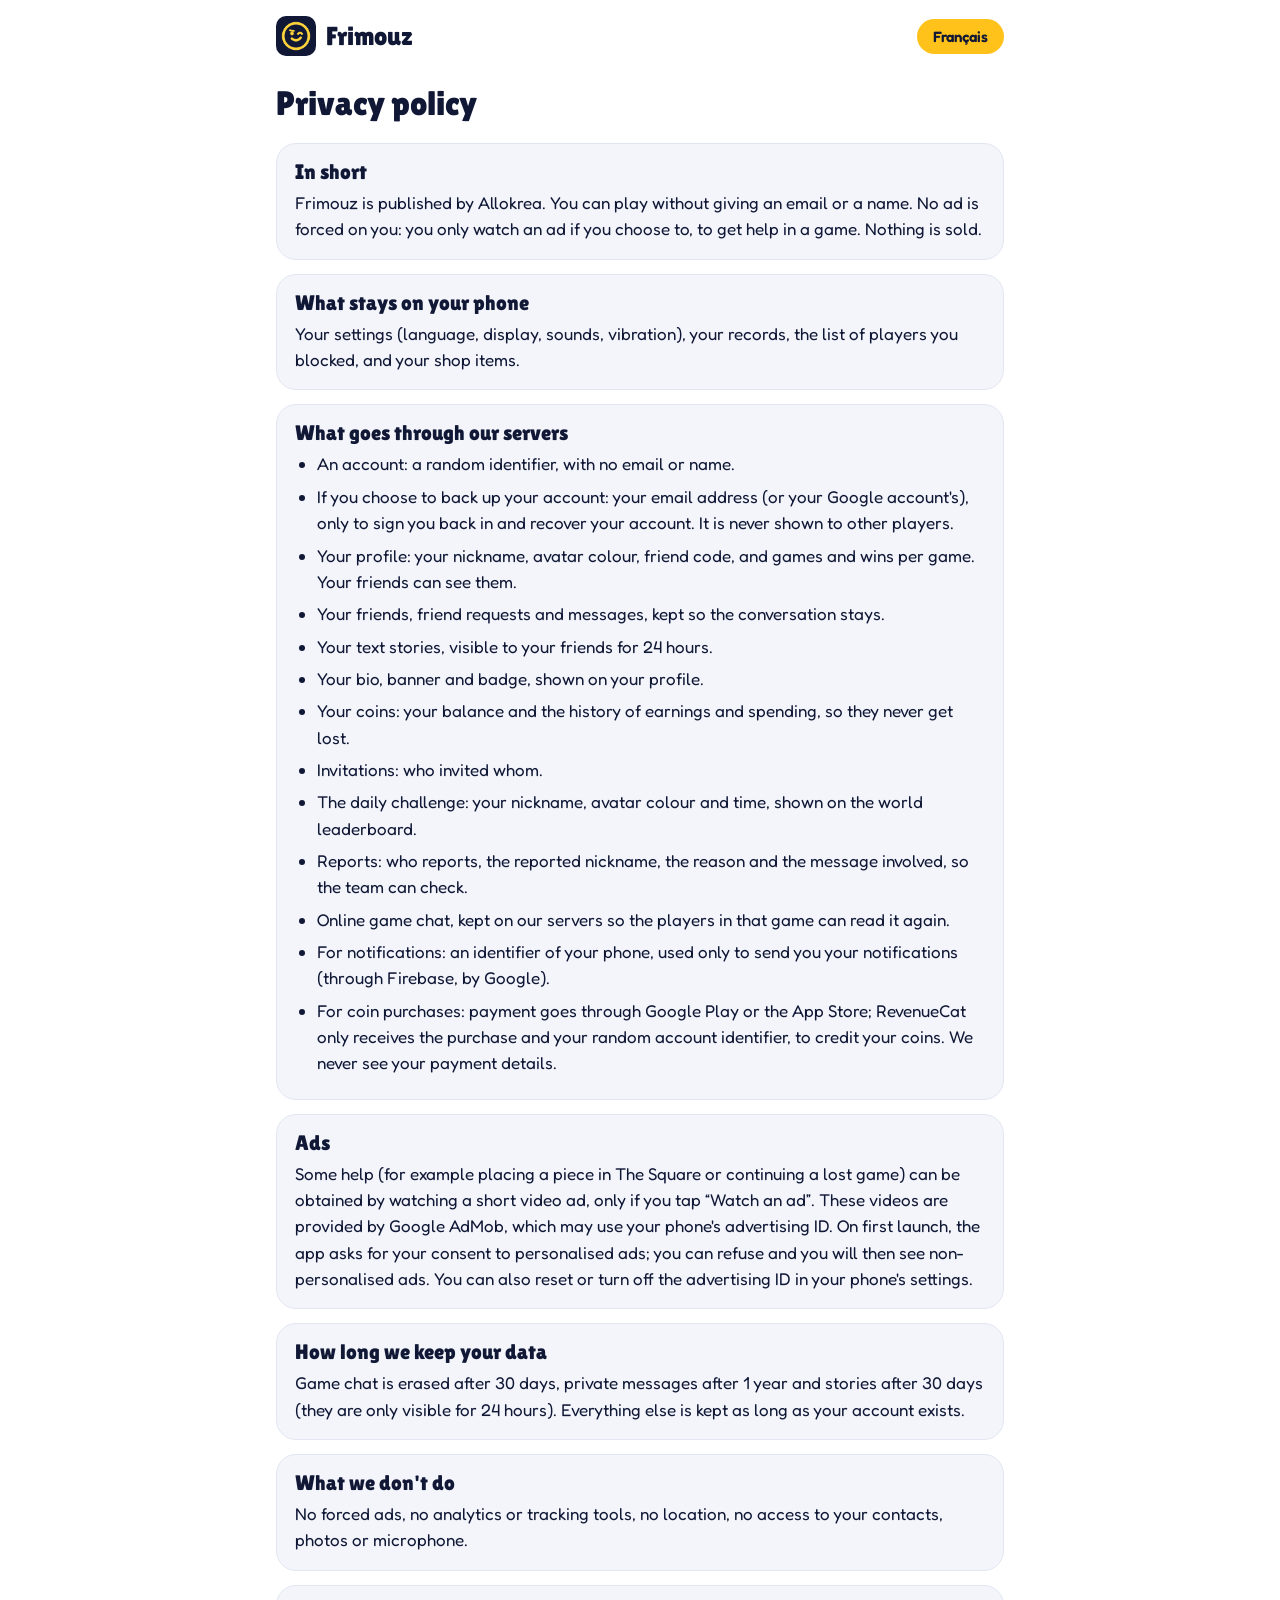
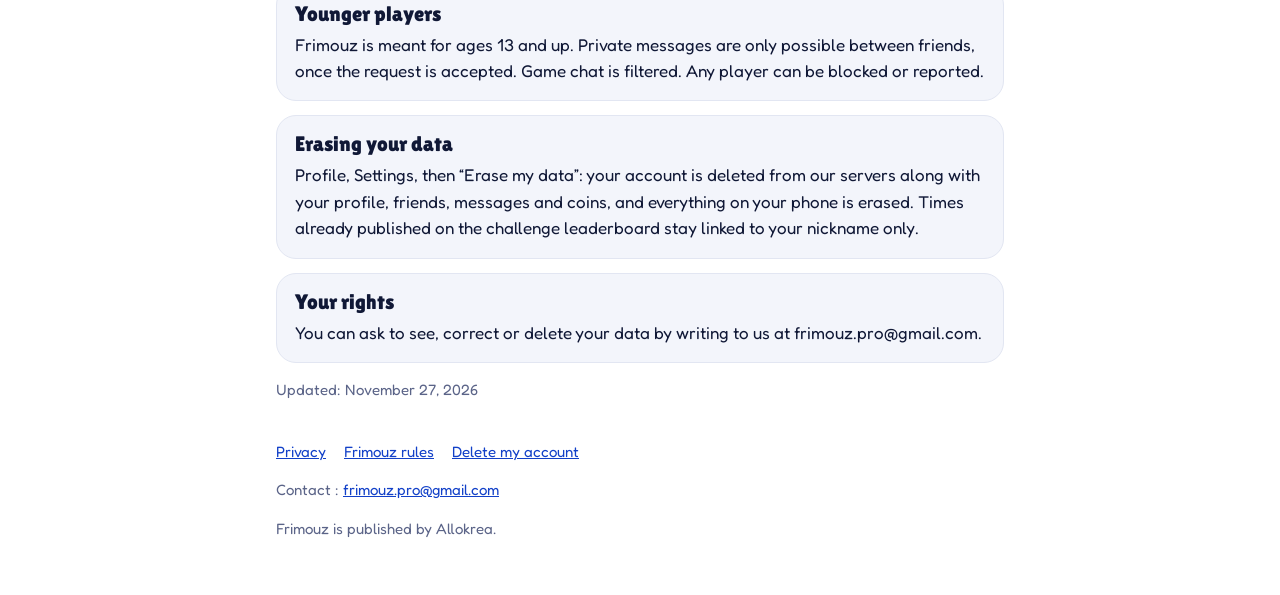
==== commit a98bb30d: "Nouvelle page d'accueil, confidentialité : publicités et achats" ====
--- a/confidentialite.html
+++ b/confidentialite.html
@@ -17,7 +17,7 @@
 </header>
 <main>
 <h1><span lang="fr">Politique de confidentialité</span><span lang="en">Privacy policy</span></h1>
-<section><h2><span lang="fr">En bref</span><span lang="en">In short</span></h2><div lang="fr"><p>Frimouz est édité par Allokrea. Tu peux jouer sans donner d&#x27;e-mail ni de nom. Pas de publicité, pas de suivi publicitaire, et rien n&#x27;est revendu.</p></div><div lang="en"><p>Frimouz is published by Allokrea. You can play without giving an email or a name. No ads, no ad tracking, and nothing is sold.</p></div></section><section><h2><span lang="fr">Ce qui reste sur ton téléphone</span><span lang="en">What stays on your phone</span></h2><div lang="fr"><p>Tes réglages (langue, affichage, sons, vibrations), tes records, la liste des joueurs que tu as bloqués et tes objets de la boutique.</p></div><div lang="en"><p>Your settings (language, display, sounds, vibration), your records, the list of players you blocked, and your shop items.</p></div></section><section><h2><span lang="fr">Ce qui passe par nos serveurs</span><span lang="en">What goes through our servers</span></h2><div lang="fr"><ul><li>Un compte : un identifiant tiré au hasard, sans e-mail ni nom.</li><li>Si tu choisis de sauvegarder ton compte : ton adresse e-mail (ou celle de ton compte Google), seulement pour te reconnecter et retrouver ton compte. Elle n&#x27;est jamais montrée aux autres joueurs.</li><li>Ton profil : ton pseudo, la couleur de ton avatar, ton code ami, tes parties et tes victoires par jeu. Tes amis peuvent les voir.</li><li>Tes amis, tes demandes d&#x27;ami et vos messages, gardés pour que la conversation reste.</li><li>Tes stories en texte, visibles par tes amis pendant 24 heures.</li><li>Ta bio, ta bannière et ton emblème, visibles sur ton profil.</li><li>Tes pièces : ton solde et l&#x27;historique des gains et dépenses, pour qu&#x27;elles ne se perdent pas.</li><li>Les invitations : qui a invité qui.</li><li>Le défi du jour : ton pseudo, la couleur de ton avatar et ton temps, affichés dans le classement mondial.</li><li>Les signalements : qui signale, le pseudo signalé, la raison et le message en cause, pour que l&#x27;équipe vérifie.</li><li>Le chat des parties en ligne, gardé sur nos serveurs pour que les joueurs de la partie puissent le relire.</li><li>Pour les notifications : un identifiant de ton téléphone, utilisé seulement pour t&#x27;envoyer tes notifications (par Firebase, de Google).</li></ul></div><div lang="en"><ul><li>An account: a random identifier, with no email or name.</li><li>If you choose to back up your account: your email address (or your Google account&#x27;s), only to sign you back in and recover your account. It is never shown to other players.</li><li>Your profile: your nickname, avatar colour, friend code, and games and wins per game. Your friends can see them.</li><li>Your friends, friend requests and messages, kept so the conversation stays.</li><li>Your text stories, visible to your friends for 24 hours.</li><li>Your bio, banner and badge, shown on your profile.</li><li>Your coins: your balance and the history of earnings and spending, so they never get lost.</li><li>Invitations: who invited whom.</li><li>The daily challenge: your nickname, avatar colour and time, shown on the world leaderboard.</li><li>Reports: who reports, the reported nickname, the reason and the message involved, so the team can check.</li><li>Online game chat, kept on our servers so the players in that game can read it again.</li><li>For notifications: an identifier of your phone, used only to send you your notifications (through Firebase, by Google).</li></ul></div></section><section><h2><span lang="fr">Ce que nous ne faisons pas</span><span lang="en">What we don&#x27;t do</span></h2><div lang="fr"><p>Pas de publicité, pas d&#x27;outil d&#x27;analyse ou de pistage, pas de localisation, pas d&#x27;accès à tes contacts, à tes photos ou à ton micro.</p></div><div lang="en"><p>No ads, no analytics or tracking tools, no location, no access to your contacts, photos or microphone.</p></div></section><section><h2><span lang="fr">Les plus jeunes</span><span lang="en">Younger players</span></h2><div lang="fr"><p>Frimouz est destiné aux 13 ans et plus. Les messages privés ne sont possibles qu&#x27;entre amis, une fois la demande acceptée. Le chat des parties est filtré. Tout joueur peut être bloqué ou signalé.</p></div><div lang="en"><p>Frimouz is meant for ages 13 and up. Private messages are only possible between friends, once the request is accepted. Game chat is filtered. Any player can be blocked or reported.</p></div></section><section><h2><span lang="fr">Effacer tes données</span><span lang="en">Erasing your data</span></h2><div lang="fr"><p>Profil, Paramètres, puis « Effacer mes données » : ton compte est supprimé de nos serveurs avec ton profil, tes amis, tes messages et tes pièces, et tout ce qui est sur ton téléphone est effacé. Les temps déjà publiés au classement du défi restent liés à ton seul pseudo.</p></div><div lang="en"><p>Profile, Settings, then “Erase my data”: your account is deleted from our servers along with your profile, friends, messages and coins, and everything on your phone is erased. Times already published on the challenge leaderboard stay linked to your nickname only.</p></div></section><section><h2><span lang="fr">Tes droits</span><span lang="en">Your rights</span></h2><div lang="fr"><p>Tu peux demander à consulter, corriger ou supprimer tes données en nous écrivant à frimouz.pro@gmail.com.</p></div><div lang="en"><p>You can ask to see, correct or delete your data by writing to us at frimouz.pro@gmail.com.</p></div></section><p class="maj"><span lang="fr">Mise à jour : 21 novembre 2026</span><span lang="en">Updated: November 21, 2026</span></p>
+<section><h2><span lang="fr">En bref</span><span lang="en">In short</span></h2><div lang="fr"><p>Frimouz est édité par Allokrea. Tu peux jouer sans donner d&#x27;e-mail ni de nom. Aucune publicité ne s&#x27;impose à toi : tu regardes une pub seulement si tu le choisis, pour obtenir une aide en jeu. Rien n&#x27;est revendu.</p></div><div lang="en"><p>Frimouz is published by Allokrea. You can play without giving an email or a name. No ad is forced on you: you only watch an ad if you choose to, to get help in a game. Nothing is sold.</p></div></section><section><h2><span lang="fr">Ce qui reste sur ton téléphone</span><span lang="en">What stays on your phone</span></h2><div lang="fr"><p>Tes réglages (langue, affichage, sons, vibrations), tes records, la liste des joueurs que tu as bloqués et tes objets de la boutique.</p></div><div lang="en"><p>Your settings (language, display, sounds, vibration), your records, the list of players you blocked, and your shop items.</p></div></section><section><h2><span lang="fr">Ce qui passe par nos serveurs</span><span lang="en">What goes through our servers</span></h2><div lang="fr"><ul><li>Un compte : un identifiant tiré au hasard, sans e-mail ni nom.</li><li>Si tu choisis de sauvegarder ton compte : ton adresse e-mail (ou celle de ton compte Google), seulement pour te reconnecter et retrouver ton compte. Elle n&#x27;est jamais montrée aux autres joueurs.</li><li>Ton profil : ton pseudo, la couleur de ton avatar, ton code ami, tes parties et tes victoires par jeu. Tes amis peuvent les voir.</li><li>Tes amis, tes demandes d&#x27;ami et vos messages, gardés pour que la conversation reste.</li><li>Tes stories en texte, visibles par tes amis pendant 24 heures.</li><li>Ta bio, ta bannière et ton emblème, visibles sur ton profil.</li><li>Tes pièces : ton solde et l&#x27;historique des gains et dépenses, pour qu&#x27;elles ne se perdent pas.</li><li>Les invitations : qui a invité qui.</li><li>Le défi du jour : ton pseudo, la couleur de ton avatar et ton temps, affichés dans le classement mondial.</li><li>Les signalements : qui signale, le pseudo signalé, la raison et le message en cause, pour que l&#x27;équipe vérifie.</li><li>Le chat des parties en ligne, gardé sur nos serveurs pour que les joueurs de la partie puissent le relire.</li><li>Pour les notifications : un identifiant de ton téléphone, utilisé seulement pour t&#x27;envoyer tes notifications (par Firebase, de Google).</li><li>Pour les achats de pièces : le paiement passe par Google Play ou l&#x27;App Store ; RevenueCat reçoit seulement l&#x27;achat et ton identifiant de compte tiré au hasard, pour te créditer tes pièces. Nous ne voyons jamais tes moyens de paiement.</li></ul></div><div lang="en"><ul><li>An account: a random identifier, with no email or name.</li><li>If you choose to back up your account: your email address (or your Google account&#x27;s), only to sign you back in and recover your account. It is never shown to other players.</li><li>Your profile: your nickname, avatar colour, friend code, and games and wins per game. Your friends can see them.</li><li>Your friends, friend requests and messages, kept so the conversation stays.</li><li>Your text stories, visible to your friends for 24 hours.</li><li>Your bio, banner and badge, shown on your profile.</li><li>Your coins: your balance and the history of earnings and spending, so they never get lost.</li><li>Invitations: who invited whom.</li><li>The daily challenge: your nickname, avatar colour and time, shown on the world leaderboard.</li><li>Reports: who reports, the reported nickname, the reason and the message involved, so the team can check.</li><li>Online game chat, kept on our servers so the players in that game can read it again.</li><li>For notifications: an identifier of your phone, used only to send you your notifications (through Firebase, by Google).</li><li>For coin purchases: payment goes through Google Play or the App Store; RevenueCat only receives the purchase and your random account identifier, to credit your coins. We never see your payment details.</li></ul></div></section><section><h2><span lang="fr">Les publicités</span><span lang="en">Ads</span></h2><div lang="fr"><p>Certaines aides (par exemple placer une pièce dans Le Carré ou continuer une partie perdue) peuvent s&#x27;obtenir en regardant une courte vidéo publicitaire, seulement si tu appuies sur « Regarder une pub ». Ces vidéos sont fournies par Google AdMob, qui peut utiliser l&#x27;identifiant publicitaire de ton téléphone. Au premier lancement, l&#x27;app te demande ton accord pour les pubs personnalisées ; tu peux refuser et tu verras alors des pubs non personnalisées. Tu peux aussi réinitialiser ou désactiver l&#x27;identifiant publicitaire dans les réglages de ton téléphone.</p></div><div lang="en"><p>Some help (for example placing a piece in The Square or continuing a lost game) can be obtained by watching a short video ad, only if you tap “Watch an ad”. These videos are provided by Google AdMob, which may use your phone&#x27;s advertising ID. On first launch, the app asks for your consent to personalised ads; you can refuse and you will then see non-personalised ads. You can also reset or turn off the advertising ID in your phone&#x27;s settings.</p></div></section><section><h2><span lang="fr">Combien de temps nous gardons tes données</span><span lang="en">How long we keep your data</span></h2><div lang="fr"><p>Le chat des parties est effacé après 30 jours, les messages privés après 1 an et les stories après 30 jours (elles ne sont visibles que 24 heures). Le reste est gardé tant que ton compte existe.</p></div><div lang="en"><p>Game chat is erased after 30 days, private messages after 1 year and stories after 30 days (they are only visible for 24 hours). Everything else is kept as long as your account exists.</p></div></section><section><h2><span lang="fr">Ce que nous ne faisons pas</span><span lang="en">What we don&#x27;t do</span></h2><div lang="fr"><p>Pas de publicité imposée, pas d&#x27;outil d&#x27;analyse ou de pistage, pas de localisation, pas d&#x27;accès à tes contacts, à tes photos ou à ton micro.</p></div><div lang="en"><p>No forced ads, no analytics or tracking tools, no location, no access to your contacts, photos or microphone.</p></div></section><section><h2><span lang="fr">Les plus jeunes</span><span lang="en">Younger players</span></h2><div lang="fr"><p>Frimouz est destiné aux 13 ans et plus. Les messages privés ne sont possibles qu&#x27;entre amis, une fois la demande acceptée. Le chat des parties est filtré. Tout joueur peut être bloqué ou signalé.</p></div><div lang="en"><p>Frimouz is meant for ages 13 and up. Private messages are only possible between friends, once the request is accepted. Game chat is filtered. Any player can be blocked or reported.</p></div></section><section><h2><span lang="fr">Effacer tes données</span><span lang="en">Erasing your data</span></h2><div lang="fr"><p>Profil, Paramètres, puis « Effacer mes données » : ton compte est supprimé de nos serveurs avec ton profil, tes amis, tes messages et tes pièces, et tout ce qui est sur ton téléphone est effacé. Les temps déjà publiés au classement du défi restent liés à ton seul pseudo.</p></div><div lang="en"><p>Profile, Settings, then “Erase my data”: your account is deleted from our servers along with your profile, friends, messages and coins, and everything on your phone is erased. Times already published on the challenge leaderboard stay linked to your nickname only.</p></div></section><section><h2><span lang="fr">Tes droits</span><span lang="en">Your rights</span></h2><div lang="fr"><p>Tu peux demander à consulter, corriger ou supprimer tes données en nous écrivant à frimouz.pro@gmail.com.</p></div><div lang="en"><p>You can ask to see, correct or delete your data by writing to us at frimouz.pro@gmail.com.</p></div></section><p class="maj"><span lang="fr">Mise à jour : 27 novembre 2026</span><span lang="en">Updated: November 27, 2026</span></p>
 </main>
 <footer>
   <nav><a href="confidentialite.html"><span lang="fr">Confidentialité</span><span lang="en">Privacy</span></a><a href="regles.html"><span lang="fr">Règles de Frimouz</span><span lang="en">Frimouz rules</span></a><a href="suppression-compte.html"><span lang="fr">Supprimer mon compte</span><span lang="en">Delete my account</span></a></nav>
--- a/style.css
+++ b/style.css
@@ -1,22 +1,24 @@
-/* Site de Frimouz : mêmes couleurs que l'app (blanc en clair, bleu nuit en sombre). */
+/* Site de Frimouz : mêmes couleurs que l'app (blanc en clair, bleu nuit et or en sombre). */
 :root {
   --fond: #FFFFFF;
   --carte: #F3F5FB;
-  --texte: #0E1440;
+  --texte: #101836;
   --doux: #5B6488;
   --trait: #E2E6F2;
-  --lien: #5B3FD9;
-  --degrade: linear-gradient(45deg, #1B2A8F, #5B3FD9, #C23FB0, #FF4F9A);
+  --lien: #1240C8;
+  --or: #FFC21A;
+  --titre-slogan: #1240C8;
   color-scheme: light;
 }
 @media (prefers-color-scheme: dark) {
   :root {
-    --fond: #0A0E29;
-    --carte: #151B45;
+    --fond: #101836;
+    --carte: #19224A;
     --texte: #FFFFFF;
     --doux: #AEB6D9;
     --trait: #26306A;
-    --lien: #FF7AB6;
+    --lien: #FFC21A;
+    --titre-slogan: #FFC21A;
     color-scheme: dark;
   }
 }
@@ -33,7 +35,7 @@
 .marque { display: flex; align-items: center; gap: 10px; text-decoration: none; color: var(--texte); font: 26px "Lilita One", sans-serif; }
 .marque img { border-radius: 10px; }
 .langue {
-  font: 600 15px "Fredoka", sans-serif; color: #fff; background: var(--degrade);
+  font: 600 15px "Fredoka", sans-serif; color: #101836; background: var(--or);
   border: 0; border-radius: 99px; padding: 8px 16px; cursor: pointer;
 }
 h1 { font: 34px/1.15 "Lilita One", sans-serif; margin: 12px 0 20px; text-wrap: balance; }
@@ -47,6 +49,97 @@
 .maj { color: var(--doux); font-size: 15px; }
 .hero { text-align: center; padding: 28px 18px; }
 .hero img { border-radius: 28px; }
-.slogan { font: 26px "Lilita One", sans-serif; background: var(--degrade); -webkit-background-clip: text; background-clip: text; color: transparent; margin: 12px 0; }
+.slogan { font: 26px "Lilita One", sans-serif; color: var(--titre-slogan); margin: 12px 0; }
 footer { padding-block: 24px 40px; color: var(--doux); font-size: 15px; }
 footer nav { display: flex; flex-wrap: wrap; gap: 8px 18px; margin-bottom: 8px; }
+
+/* ---------- Page d'accueil ---------- */
+.accueil .barre, .accueil main, .accueil footer { max-width: 1080px; }
+.accueil h1 { font-size: clamp(36px, 7vw, 60px); line-height: 1.05; margin: 10px 0 16px; }
+.accueil section, .accueil .bloc { background: none; border: 0; padding: 0; margin: 0 0 56px; }
+
+/* En haut : le texte, puis l'app (côte à côte sur grand écran). */
+.une { display: grid; gap: 28px; align-items: center; padding: 16px 0 48px; }
+.etiquette {
+  display: inline-block; margin: 0; padding: 6px 12px; border-radius: 99px;
+  background: var(--carte); border: 1px solid var(--trait); color: var(--doux);
+  font-size: 14px; font-weight: 600;
+}
+.chapo { font-size: clamp(17px, 2.4vw, 20px); color: var(--doux); margin: 0 0 18px; max-width: 34em; }
+.pastilles { list-style: none; padding: 0; margin: 0; display: flex; flex-wrap: wrap; gap: 8px; }
+.pastilles li {
+  margin: 0; padding: 7px 14px; border-radius: 99px; background: var(--or); color: #101836;
+  font-weight: 700; font-size: 15px;
+}
+.une-telephone { justify-self: center; width: min(280px, 72vw); }
+
+/* Un téléphone : la capture dans un cadre arrondi. */
+.telephone { margin: 0; }
+.telephone img {
+  display: block; width: 100%; height: auto; border-radius: 28px;
+  border: 6px solid #0A0F24; box-shadow: 0 18px 40px rgba(16, 24, 54, 0.28);
+}
+.telephone figcaption { text-align: center; color: var(--doux); font-size: 15px; margin-top: 10px; }
+
+.titre-bloc { font: clamp(26px, 4.5vw, 34px)/1.15 "Lilita One", sans-serif; margin: 0 0 10px; }
+.sous-titre { color: var(--doux); margin: 0 0 20px; max-width: 40em; }
+
+/* Les cartes d'information. */
+.trois, .grille-infos { display: grid; gap: 14px; grid-template-columns: 1fr; }
+.carte-info {
+  background: var(--carte); border: 1px solid var(--trait); border-radius: 20px; padding: 18px;
+}
+.carte-info h3 { font: 20px "Lilita One", sans-serif; margin: 8px 0 4px; }
+.carte-info p { margin: 0; color: var(--doux); }
+.pictogramme { font-size: 28px; line-height: 1; }
+
+/* La grille des jeux : des tuiles de couleur, comme dans l'app. */
+.jeux {
+  list-style: none; padding: 0; margin: 0; display: grid; gap: 16px 12px;
+  grid-template-columns: repeat(auto-fill, minmax(70px, 1fr));
+}
+.jeux li { margin: 0; display: flex; flex-direction: column; align-items: center; gap: 8px; text-align: center; font-weight: 600; font-size: 14px; line-height: 1.2; }
+.tuile {
+  width: 100%; max-width: 110px; aspect-ratio: 1; border-radius: 24%; background: var(--c);
+  display: grid; place-items: center; box-shadow: inset 0 -5px 0 rgba(0, 0, 0, 0.22);
+}
+.tuile img { width: 68%; height: 68%; }
+
+/* Les captures : défilent sur téléphone, côte à côte sur grand écran. */
+.captures {
+  display: grid; grid-auto-flow: column; grid-auto-columns: min(220px, 62vw); gap: 18px;
+  overflow-x: auto; scroll-snap-type: x mandatory; padding: 4px 4px 16px; margin-inline: -4px;
+  align-items: start;
+}
+.captures .telephone { scroll-snap-align: center; }
+
+/* Sécurité. */
+.accueil .encadre { background: var(--carte); border: 1px solid var(--trait); border-radius: 24px; padding: 24px 20px; }
+.coches { list-style: none; padding: 0; margin: 0 0 14px; }
+.coches li { position: relative; padding-left: 32px; margin-bottom: 10px; }
+.coches li::before {
+  content: "✓"; position: absolute; left: 0; top: 1px; width: 22px; height: 22px; border-radius: 50%;
+  background: #1ED6A0; color: #101836; font-weight: 700; font-size: 14px; display: grid; place-items: center;
+}
+.lien-suite { margin: 0; }
+
+/* Questions. */
+.questions { display: grid; gap: 10px; }
+.questions details { background: var(--carte); border: 1px solid var(--trait); border-radius: 16px; padding: 14px 18px; }
+.questions summary { cursor: pointer; font-weight: 700; list-style: none; display: flex; justify-content: space-between; gap: 12px; }
+.questions summary::-webkit-details-marker { display: none; }
+.questions summary::after { content: "+"; font-size: 22px; line-height: 1; color: var(--lien); }
+.questions details[open] summary::after { content: "–"; }
+.questions details p { margin: 10px 0 0; color: var(--doux); }
+
+@media (min-width: 640px) {
+  .trois { grid-template-columns: repeat(3, 1fr); }
+  .grille-infos { grid-template-columns: repeat(2, 1fr); }
+}
+@media (min-width: 900px) {
+  .une { grid-template-columns: 1.3fr 1fr; padding: 32px 0 64px; }
+  .une-telephone { width: 300px; }
+  .grille-infos { grid-template-columns: repeat(3, 1fr); }
+  .captures { grid-auto-flow: row; grid-template-columns: repeat(3, 1fr); grid-auto-columns: auto; overflow: visible; max-width: 820px; margin-inline: auto; }
+  .accueil .encadre { padding: 32px; }
+}
